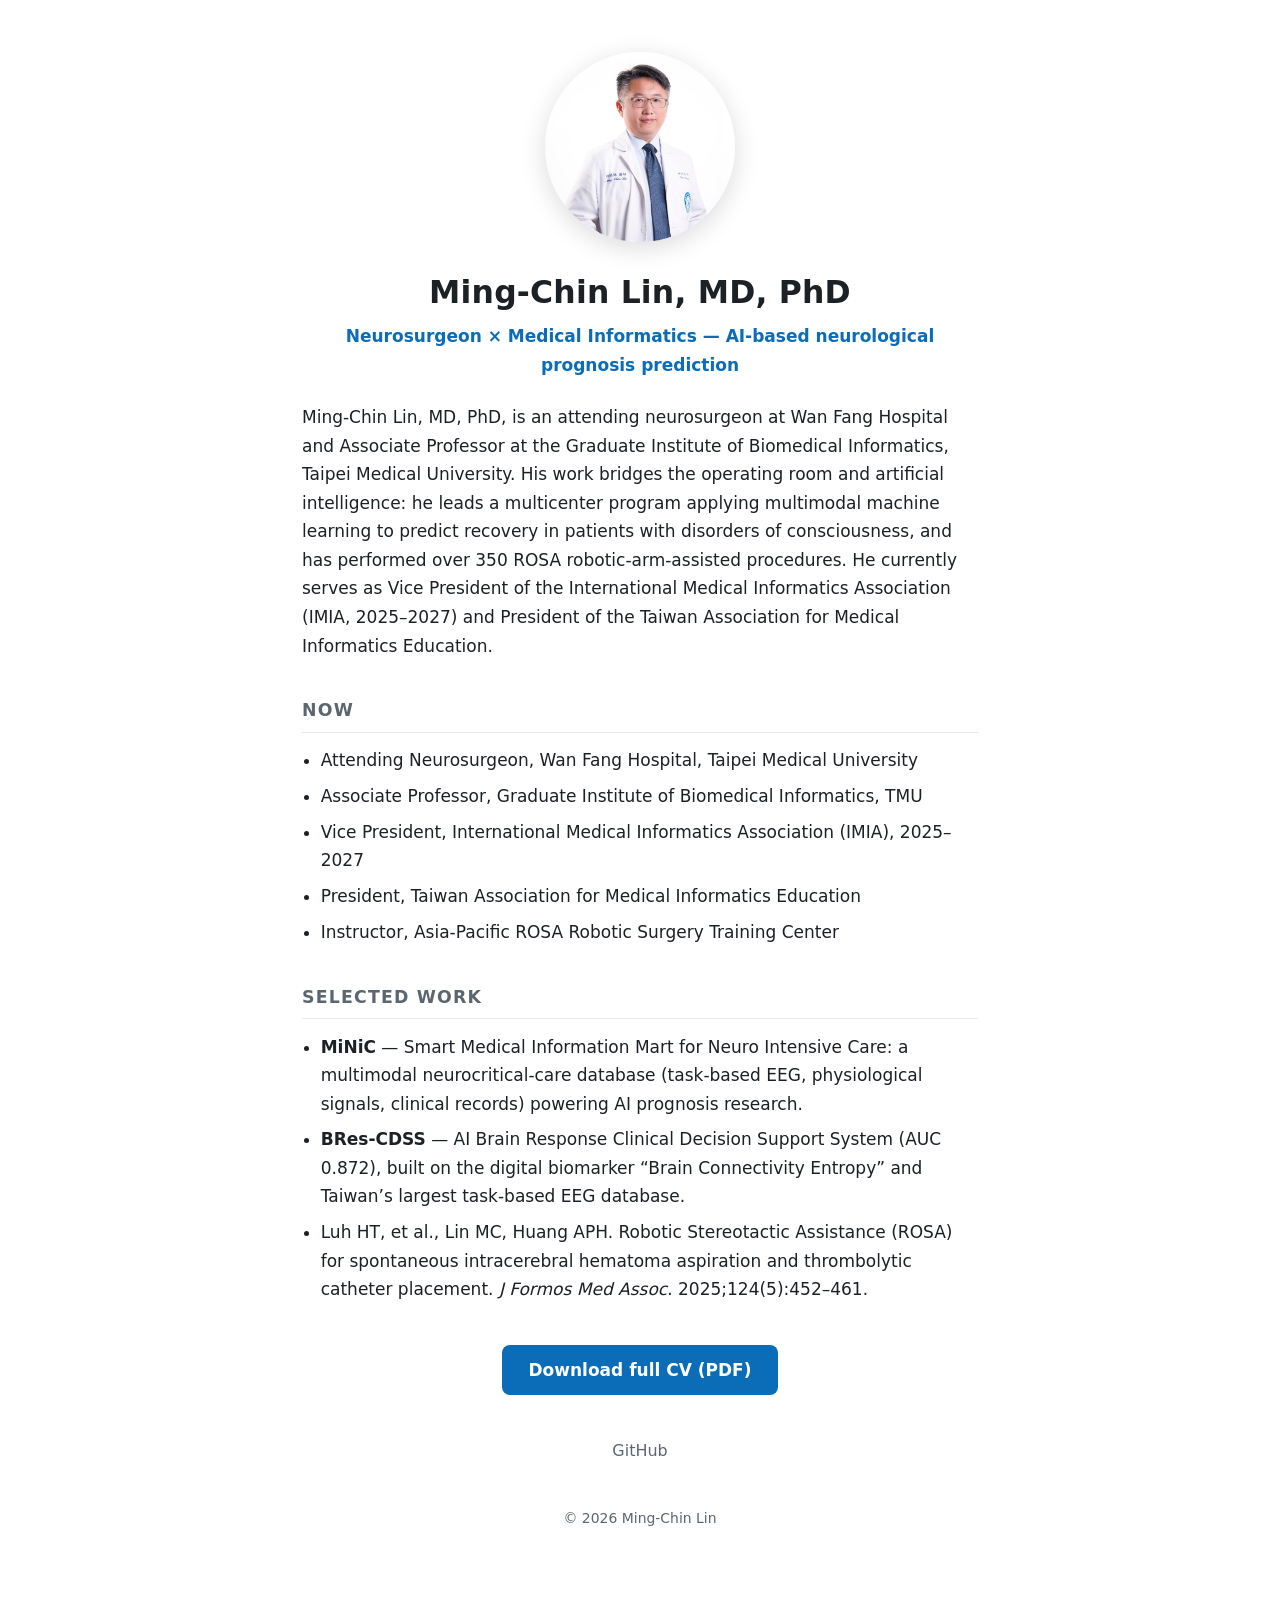
==== index.html @ 8cd13513 "Personal bio page" ====
<!DOCTYPE html>
<html lang="en">
<head>
<meta charset="utf-8">
<meta name="viewport" content="width=device-width, initial-scale=1">
<title>Ming-Chin Lin, MD, PhD</title>
<meta name="description" content="Ming-Chin Lin, MD, PhD — Neurosurgeon and Medical Informatics researcher. AI-based neurological prognosis prediction.">
<style>
  :root { --accent:#0b6cb7; --ink:#1c2126; --muted:#5c6670; --line:#e6e9ec; --bg:#ffffff; }
  * { box-sizing:border-box; }
  body { margin:0; font:17px/1.68 -apple-system,"Segoe UI","Noto Sans TC",system-ui,sans-serif;
         color:var(--ink); background:var(--bg); }
  .wrap { max-width:720px; margin:0 auto; padding:52px 22px 80px; }
  .hero { text-align:center; margin-bottom:.6em; }
  .hero img { width:190px; height:190px; object-fit:cover; object-position:center 18%;
              border-radius:50%; box-shadow:0 6px 26px rgba(0,0,0,.14); }
  h1 { text-align:center; font-size:1.85em; margin:.5em 0 .1em; letter-spacing:.2px; }
  .tag { text-align:center; color:var(--accent); font-weight:600; margin:.1em 0 1.4em; }
  p { margin:.9em 0; }
  h2 { font-size:1.02em; text-transform:uppercase; letter-spacing:1.2px; color:var(--muted);
       border-bottom:1px solid var(--line); padding-bottom:6px; margin:2.1em 0 .8em; }
  ul { padding-left:1.1em; margin:.6em 0; }
  li { margin:.42em 0; }
  a { color:var(--accent); }
  .btn { display:inline-block; margin-top:.4em; padding:11px 26px; background:var(--accent);
         color:#fff; border-radius:8px; text-decoration:none; font-weight:600; }
  .btn:hover { background:#095a99; }
  .links { text-align:center; margin-top:2.4em; }
  .links a { display:inline-block; margin:0 10px; color:var(--muted); text-decoration:none; font-size:.94em; }
  .links a:hover { color:var(--accent); }
  footer { text-align:center; color:var(--muted); font-size:.82em; margin-top:3em; }
  @media (prefers-color-scheme: dark) {
    :root { --ink:#e8ebee; --muted:#9aa4ae; --line:#2a3138; --bg:#15191d; }
  }
</style>
</head>
<body>
<div class="wrap">
  <div class="hero"><img src="portrait.png" alt="Ming-Chin Lin, MD, PhD"></div>
  <h1>Ming-Chin Lin, MD, PhD</h1>
  <p class="tag">Neurosurgeon &times; Medical Informatics &mdash; AI-based neurological prognosis prediction</p>

  <p>Ming-Chin Lin, MD, PhD, is an attending neurosurgeon at Wan Fang Hospital and Associate Professor
  at the Graduate Institute of Biomedical Informatics, Taipei Medical University. His work bridges the
  operating room and artificial intelligence: he leads a multicenter program applying multimodal machine
  learning to predict recovery in patients with disorders of consciousness, and has performed over 350
  ROSA robotic-arm-assisted procedures. He currently serves as Vice President of the International Medical
  Informatics Association (IMIA, 2025&ndash;2027) and President of the Taiwan Association for Medical
  Informatics Education.</p>

  <h2>Now</h2>
  <ul>
    <li>Attending Neurosurgeon, Wan Fang Hospital, Taipei Medical University</li>
    <li>Associate Professor, Graduate Institute of Biomedical Informatics, TMU</li>
    <li>Vice President, International Medical Informatics Association (IMIA), 2025&ndash;2027</li>
    <li>President, Taiwan Association for Medical Informatics Education</li>
    <li>Instructor, Asia-Pacific ROSA Robotic Surgery Training Center</li>
  </ul>

  <h2>Selected Work</h2>
  <ul>
    <li><strong>MiNiC</strong> &mdash; Smart Medical Information Mart for Neuro Intensive Care: a multimodal
    neurocritical-care database (task-based EEG, physiological signals, clinical records) powering AI
    prognosis research.</li>
    <li><strong>BRes-CDSS</strong> &mdash; AI Brain Response Clinical Decision Support System (AUC 0.872),
    built on the digital biomarker &ldquo;Brain Connectivity Entropy&rdquo; and Taiwan&rsquo;s largest
    task-based EEG database.</li>
    <li>Luh HT, et al., Lin MC, Huang APH. Robotic Stereotactic Assistance (ROSA) for spontaneous
    intracerebral hematoma aspiration and thrombolytic catheter placement.
    <em>J Formos Med Assoc</em>. 2025;124(5):452&ndash;461.</li>
  </ul>

  <p style="text-align:center;margin-top:2em;">
    <a class="btn" href="Ming-Chin_Lin_CV_2026.pdf">Download full CV (PDF)</a>
  </p>

  <div class="links">
    <a href="https://github.com/arbiterski">GitHub</a>
    <!-- 之後可加: <a href="https://orcid.org/XXXX">ORCID</a> <a href="mailto:you@example.com">Email</a> -->
  </div>

  <footer>&copy; 2026 Ming-Chin Lin</footer>
</div>
</body>
</html>
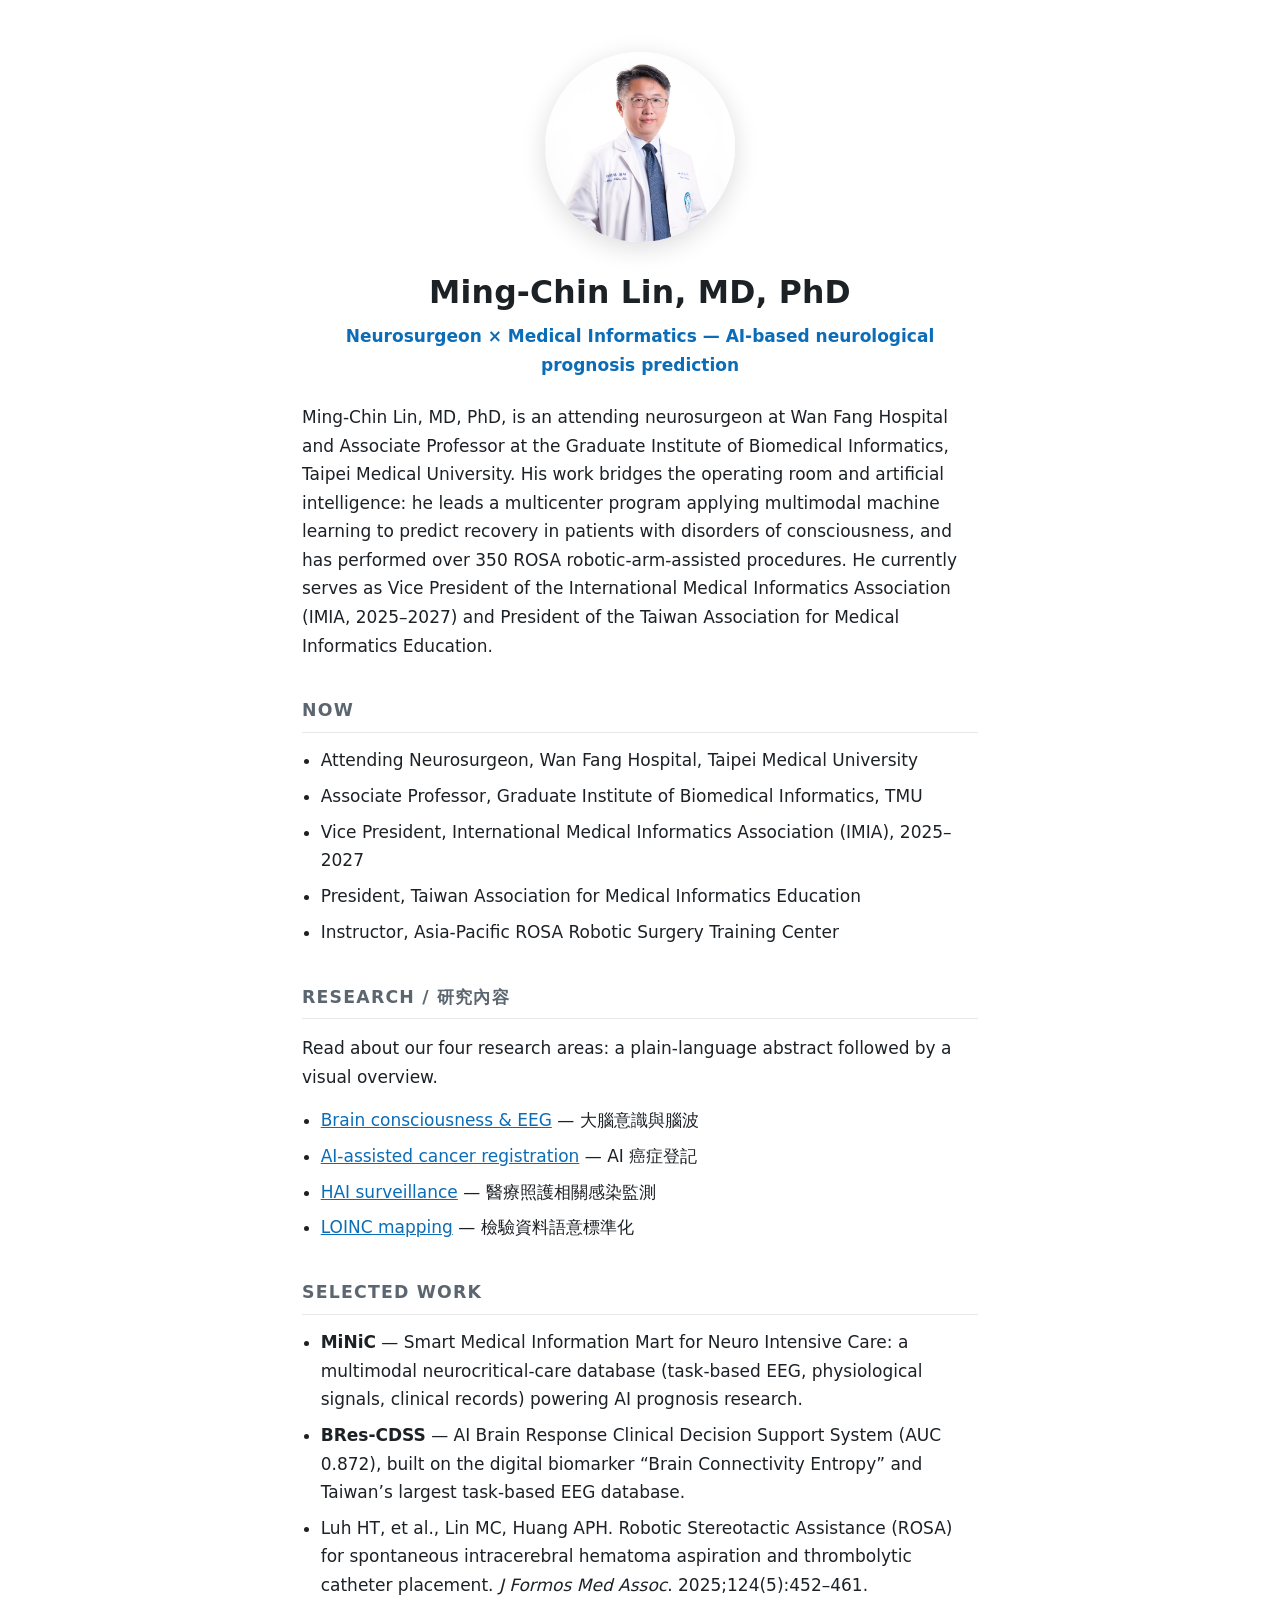
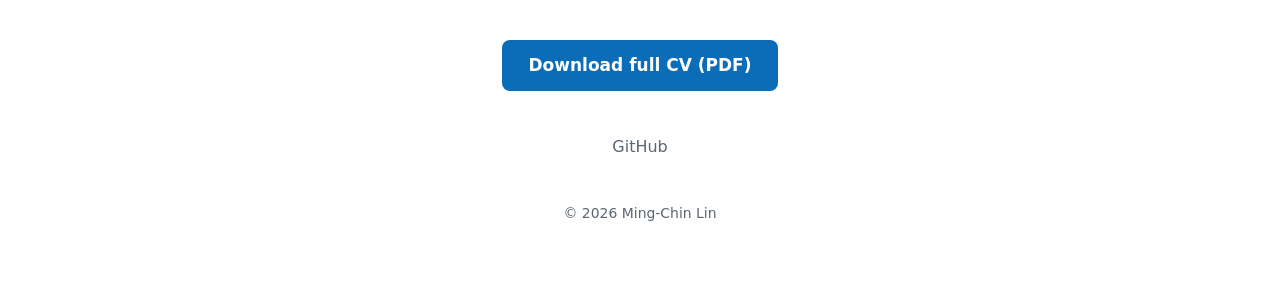
==== commit c8480e7c: "feat(research): publish bilingual abstracts and research infographics" ====
--- a/index.html
+++ b/index.html
@@ -57,6 +57,15 @@
     <li>Instructor, Asia-Pacific ROSA Robotic Surgery Training Center</li>
   </ul>
 
+  <h2>Research / 研究內容</h2>
+  <p>Read about our four research areas: a plain-language abstract followed by a visual overview.</p>
+  <ul>
+    <li><a href="research/brain-consciousness/?lang=zh">Brain consciousness &amp; EEG</a> — 大腦意識與腦波</li>
+    <li><a href="research/ai-cancer-registry/?lang=zh">AI-assisted cancer registration</a> — AI 癌症登記</li>
+    <li><a href="research/hai-surveillance/?lang=zh">HAI surveillance</a> — 醫療照護相關感染監測</li>
+    <li><a href="research/loinc-mapping/?lang=zh">LOINC mapping</a> — 檢驗資料語意標準化</li>
+  </ul>
+
   <h2>Selected Work</h2>
   <ul>
     <li><strong>MiNiC</strong> &mdash; Smart Medical Information Mart for Neuro Intensive Care: a multimodal
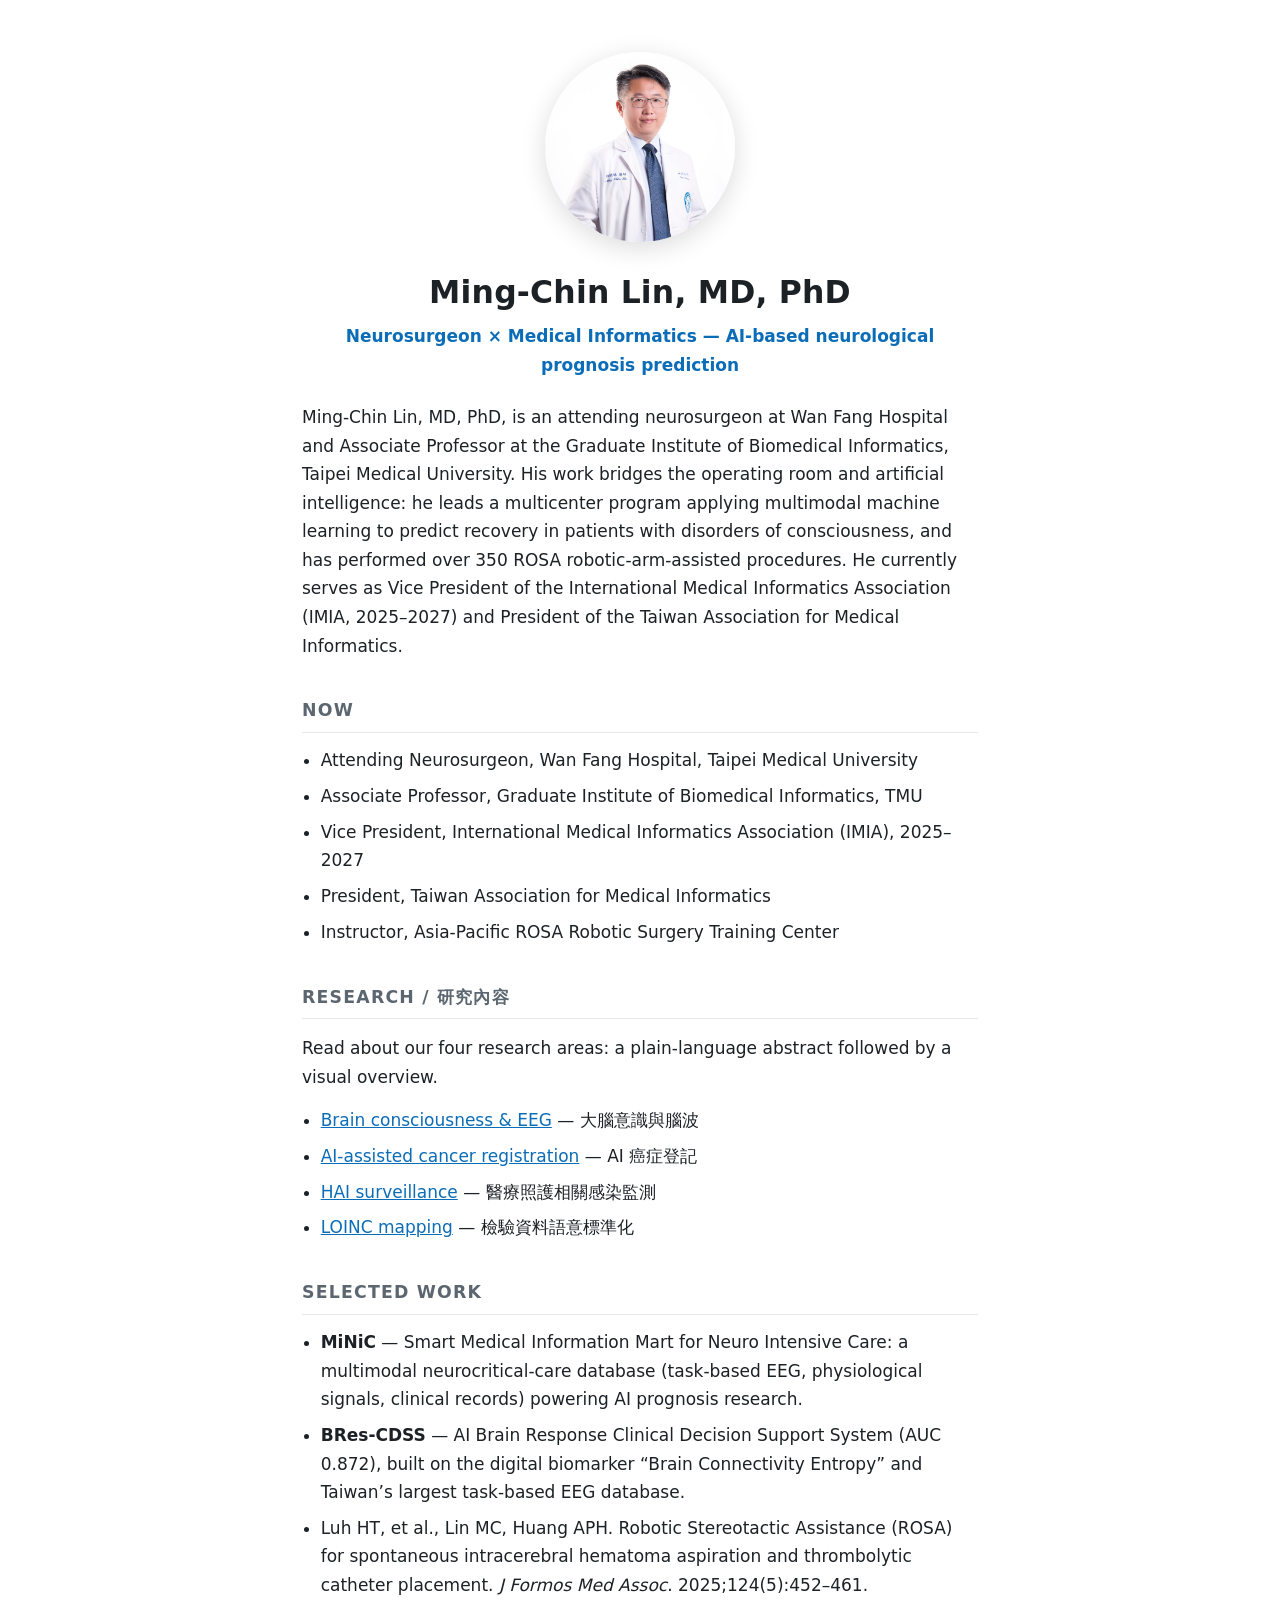
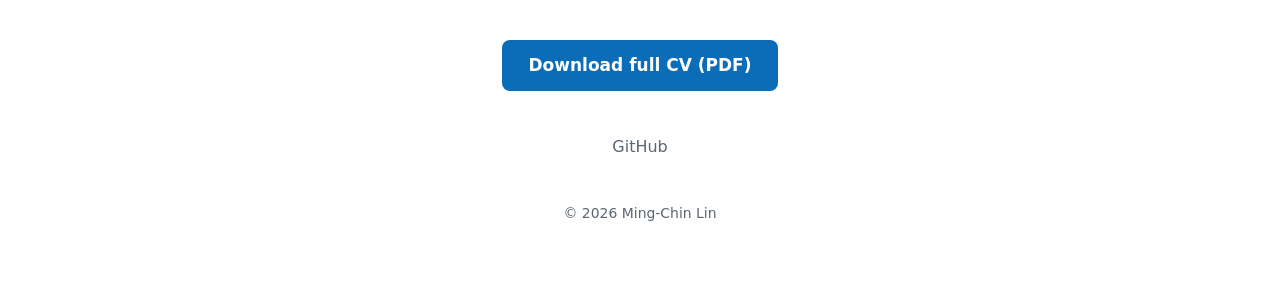
==== commit 0ba72a39: "fix(bio): correct Taiwan Association for Medical Informatics name Co-Authored-By: Claude Opus 5.5 <n" ====
--- a/index.html
+++ b/index.html
@@ -46,14 +46,14 @@
   learning to predict recovery in patients with disorders of consciousness, and has performed over 350
   ROSA robotic-arm-assisted procedures. He currently serves as Vice President of the International Medical
   Informatics Association (IMIA, 2025&ndash;2027) and President of the Taiwan Association for Medical
-  Informatics Education.</p>
+  Informatics.</p>
 
   <h2>Now</h2>
   <ul>
     <li>Attending Neurosurgeon, Wan Fang Hospital, Taipei Medical University</li>
     <li>Associate Professor, Graduate Institute of Biomedical Informatics, TMU</li>
     <li>Vice President, International Medical Informatics Association (IMIA), 2025&ndash;2027</li>
-    <li>President, Taiwan Association for Medical Informatics Education</li>
+    <li>President, Taiwan Association for Medical Informatics</li>
     <li>Instructor, Asia-Pacific ROSA Robotic Surgery Training Center</li>
   </ul>
 
